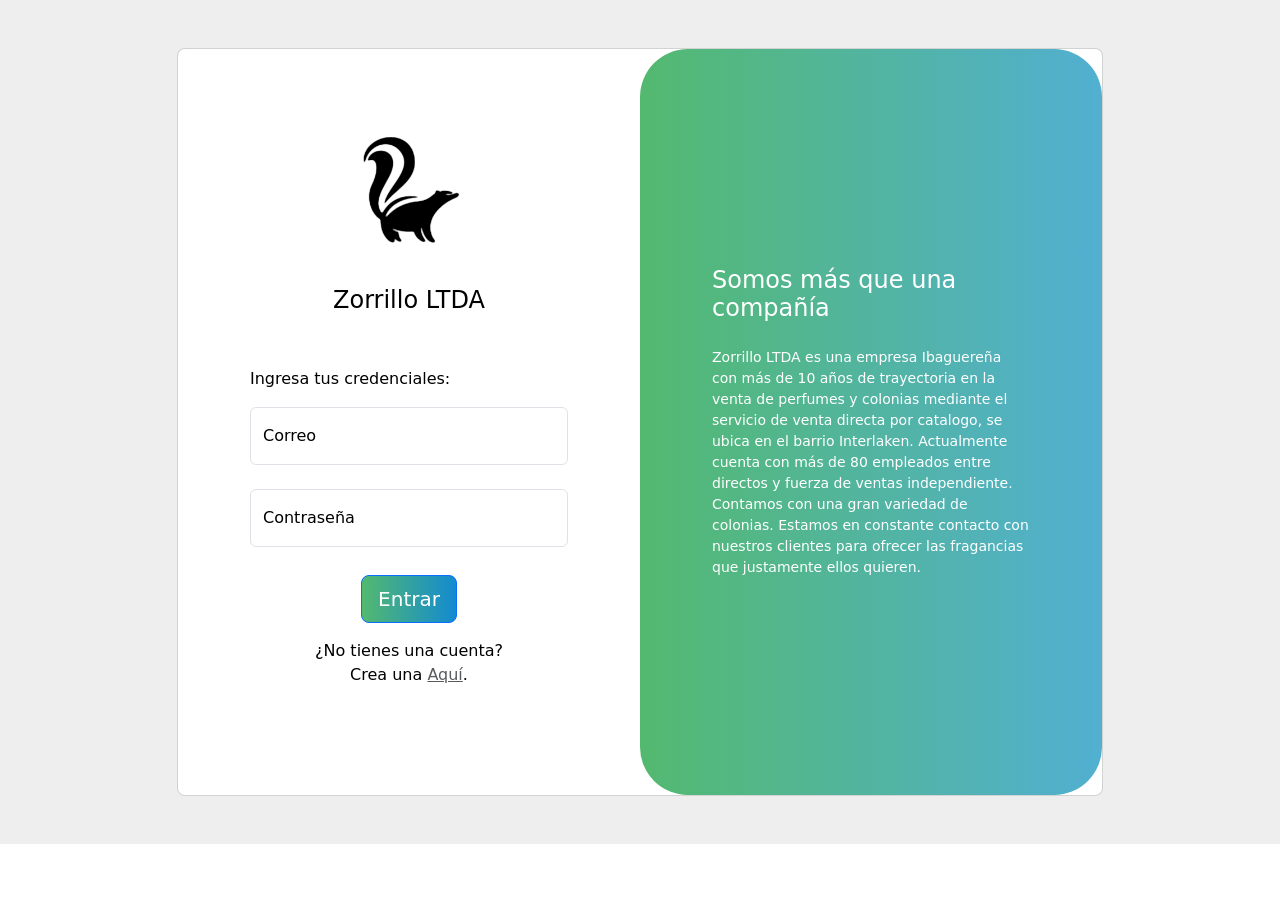
==== src/main/resources/static/index.html @ 04c9e11e "Primer commit reto3C4 MinTIC" ====
<!DOCTYPE html>
<html lang="en">
<head>
  <title>Zorrillo LTDA</title>
  <meta charset="utf-8">
  <meta name="viewport" content="width=device-width, initial-scale=1">
  <link rel="shortcut icon" href="">
  <link rel="stylesheet" href="css/style.css">
  <link href="https://cdn.jsdelivr.net/npm/bootstrap@5.1.2/dist/css/bootstrap.min.css" rel="stylesheet">
  <script src="https://cdn.jsdelivr.net/npm/bootstrap@5.1.2/dist/js/bootstrap.bundle.min.js"></script>
  <!--script type="text/javascript" src="/webjars/jquery/jquery.min.js"></script-->
  <script src="https://ajax.googleapis.com/ajax/libs/jquery/3.5.1/jquery.min.js"></script>
  <script src="js/indexFunciones.js"></script>
</head>


<body>
<section class="h-100 gradient-form" style="background-color: #eee;">
  <div class="container py-5 h-100">
    <div class="row d-flex justify-content-center align-items-center h-100">
      <div class="col-xl-10">
        <div class="card rounded-3 text-black">
          <div class="row g-0">
            <div class="col-lg-6">
              <div class="card-body p-md-5 mx-md-4">

                <div class="text-center">
                  <img src="img/zorrillo.png" style="width: 185px;" alt="logo">
                  <h4 class="mt-1 mb-5 pb-1">Zorrillo LTDA</h4>
                </div>

                <form action="/action_page.php">
                  <p>Ingresa tus credenciales:</p>

                  <div class="form-floating mb-4">
                    <input type="email" id="email" class="form-control" placeholder="Correo"/>
                    <label for="correo">Correo</label>
                  </div>

                  <div class="form-floating mb-4">
                    <input type="password" id="password" class="form-control" placeholder="Contraseña" />
                    <label for="clave">Contraseña</label>
                  </div>

                  <div class="text-center pt-1 mb-4 pb-1">
                    <button class="btn btn-primary btn-lg btn-block fa-lg gradient-custom-2 mb-3" type="button" onclick="entrarUser()">Entrar</button><br />
                    ¿No tienes una cuenta?<br>
                    Crea una <a class="text-muted" href="new.html">Aquí</a>.
                  </div>

                  <div id="opciones" class="text-center pt-1 mb-4 pb-1"></div>

                </form>

              </div>
            </div>
            <div class="col-lg-6 d-flex align-items-center gradient-custom-2">
              <div class="text-white px-3 py-4 p-md-5 mx-md-4">
                <h4 class="mb-4">Somos más que una compañía</h4>
                <p class="small mb-0">Zorrillo LTDA es una empresa Ibaguereña con más de 10 años de trayectoria en la venta de perfumes y colonias mediante el servicio de venta directa por catalogo, se ubica en el barrio Interlaken. Actualmente cuenta con más de 80 empleados entre directos y fuerza de ventas independiente.</p>
                <p class="small mb-0">Contamos con una gran variedad de colonias. Estamos en constante contacto con nuestros clientes para ofrecer las fragancias que justamente ellos quieren.</p>
              </div>
            </div>
          </div>
        </div>
      </div>
    </div>
  </div>
</section>


<!--script src="https://code.jquery.com/jquery-3.4.1.slim.min.js" integrity="sha384-J6qa4849blE2+poT4WnyKhv5vZF5SrPo0iEjwBvKU7imGFAV0wwj1yYfoRSJoZ+n" crossorigin="anonymous"></script>
<script src="https://cdn.jsdelivr.net/npm/popper.js@1.16.0/dist/umd/popper.min.js" integrity="sha384-Q6E9RHvbIyZFJoft+2mJbHaEWldlvI9IOYy5n3zV9zzTtmI3UksdQRVvoxMfooAo" crossorigin="anonymous"></script>
<script src="https://stackpath.bootstrapcdn.com/bootstrap/4.4.1/js/bootstrap.min.js" integrity="sha384-wfSDF2E50Y2D1uUdj0O3uMBJnjuUD4Ih7YwaYd1iqfktj0Uod8GCExl3Og8ifwB6" crossorigin="anonymous"></script>
-->
</body>

</html>
---- src/main/resources/static/css/style.css ----
.gradient-custom-2 {
  background: rgb(83,185,111);
  background: linear-gradient(90deg, rgba(83,185,111,1) 0%, rgba(22,148,194,0.7469188358937324) 100%, rgba(0,212,255,1) 100%);
}

@media (min-width: 768px) {
  .gradient-form {
    height: 100vh !important;
  }
}
@media (min-width: 769px) {
  .gradient-custom-2 {
    border-radius: 3rem;
  }
}
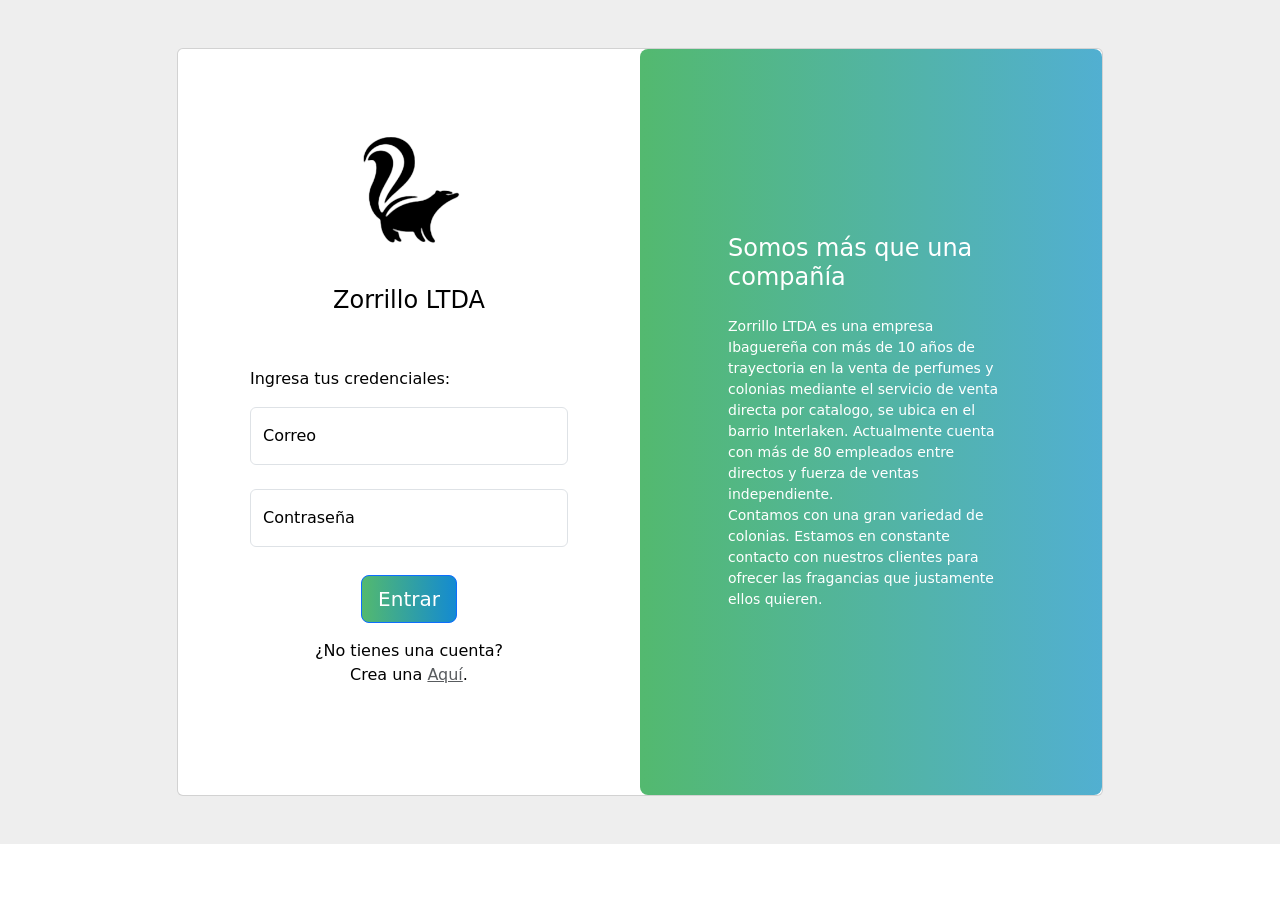
==== commit 8f0ed3da: "Funcion de bonton ver" ====
--- a/src/main/resources/static/index.html
+++ b/src/main/resources/static/index.html
@@ -15,21 +15,21 @@
 
 
 <body>
-<section class="h-100 gradient-form" style="background-color: #eee;">
-  <div class="container py-5 h-100">
-    <div class="row d-flex justify-content-center align-items-center h-100">
-      <div class="col-xl-10">
-        <div class="card rounded-3 text-black">
-          <div class="row g-0">
-            <div class="col-lg-6">
-              <div class="card-body p-md-5 mx-md-4">
-
-                <div class="text-center">
-                  <img src="img/zorrillo.png" style="width: 185px;" alt="logo">
-                  <h4 class="mt-1 mb-5 pb-1">Zorrillo LTDA</h4>
-                </div>
-
-                <form action="/action_page.php">
+  <section class="h-100 gradient-form" style="background-color: #eee;">
+    <div class="container py-5 h-100">
+      <div class="row d-flex justify-content-center align-items-center h-100">
+        <div class="col-xl-10">
+          <div class="card text-black">
+            <div class="row g-0">
+              <div class="col-lg-6">
+                <div class="card-body p-md-5 mx-md-4">
+  
+                  <div class="text-center">
+                    <img src="img/zorrillo.png" style="width: 185px;" alt="logo">
+                    <h4 class="mt-1 mb-5 pb-1">Zorrillo LTDA</h4>
+                  </div>
+  
+                  <form action="/action_page.php">
                   <p>Ingresa tus credenciales:</p>
 
                   <div class="form-floating mb-4">
@@ -54,7 +54,7 @@
 
               </div>
             </div>
-            <div class="col-lg-6 d-flex align-items-center gradient-custom-2">
+            <div class="card-body rounded-3 col-lg-6 d-flex align-items-center gradient-custom-2">
               <div class="text-white px-3 py-4 p-md-5 mx-md-4">
                 <h4 class="mb-4">Somos más que una compañía</h4>
                 <p class="small mb-0">Zorrillo LTDA es una empresa Ibaguereña con más de 10 años de trayectoria en la venta de perfumes y colonias mediante el servicio de venta directa por catalogo, se ubica en el barrio Interlaken. Actualmente cuenta con más de 80 empleados entre directos y fuerza de ventas independiente.</p>
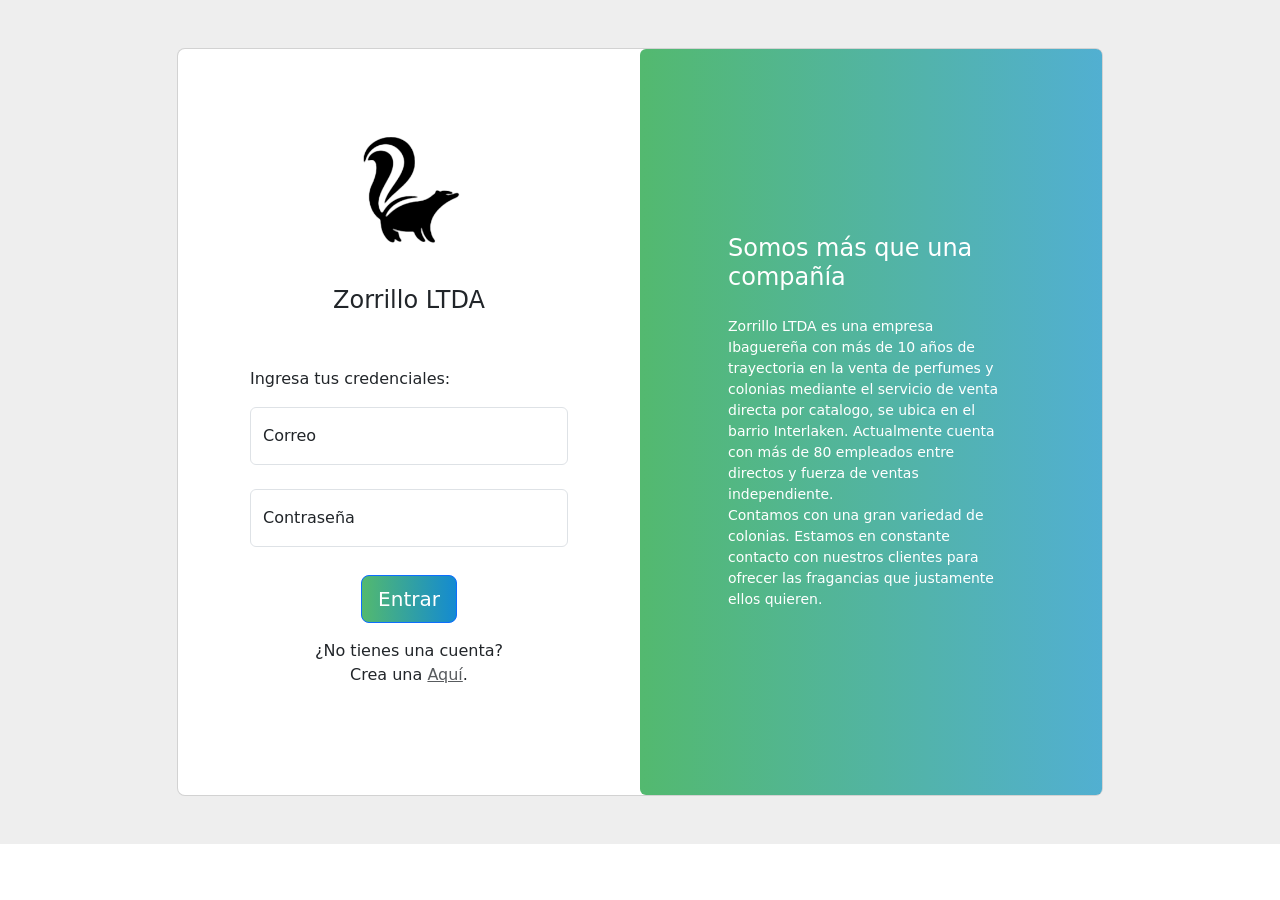
==== commit 7be7cdf3: "Pasando el html del login a html" ====
--- a/src/main/resources/static/index.html
+++ b/src/main/resources/static/index.html
@@ -1,6 +1,7 @@
 <!DOCTYPE html>
 <html lang="en">
 <head>
+   <link rel="shortcut icon" href="img/favicon.ico"><!--favicon-->
   <title>Zorrillo LTDA</title>
   <meta charset="utf-8">
   <meta name="viewport" content="width=device-width, initial-scale=1">
@@ -10,69 +11,16 @@
   <script src="https://cdn.jsdelivr.net/npm/bootstrap@5.1.2/dist/js/bootstrap.bundle.min.js"></script>
   <!--script type="text/javascript" src="/webjars/jquery/jquery.min.js"></script-->
   <script src="https://ajax.googleapis.com/ajax/libs/jquery/3.5.1/jquery.min.js"></script>
-  <script src="js/indexFunciones.js"></script>
+  <script src="js/index.js"></script>
+  <script src="js/login.js"></script>
+  <script src="js/profile.js"></script>
+  <script src="js/admin.js"></script>
 </head>
 
 
 <body>
-  <section class="h-100 gradient-form" style="background-color: #eee;">
-    <div class="container py-5 h-100">
-      <div class="row d-flex justify-content-center align-items-center h-100">
-        <div class="col-xl-10">
-          <div class="card text-black">
-            <div class="row g-0">
-              <div class="col-lg-6">
-                <div class="card-body p-md-5 mx-md-4">
-  
-                  <div class="text-center">
-                    <img src="img/zorrillo.png" style="width: 185px;" alt="logo">
-                    <h4 class="mt-1 mb-5 pb-1">Zorrillo LTDA</h4>
-                  </div>
-  
-                  <form action="/action_page.php">
-                  <p>Ingresa tus credenciales:</p>
-
-                  <div class="form-floating mb-4">
-                    <input type="email" id="email" class="form-control" placeholder="Correo"/>
-                    <label for="correo">Correo</label>
-                  </div>
-
-                  <div class="form-floating mb-4">
-                    <input type="password" id="password" class="form-control" placeholder="Contraseña" />
-                    <label for="clave">Contraseña</label>
-                  </div>
-
-                  <div class="text-center pt-1 mb-4 pb-1">
-                    <button class="btn btn-primary btn-lg btn-block fa-lg gradient-custom-2 mb-3" type="button" onclick="entrarUser()">Entrar</button><br />
-                    ¿No tienes una cuenta?<br>
-                    Crea una <a class="text-muted" href="new.html">Aquí</a>.
-                  </div>
-
-                  <div id="opciones" class="text-center pt-1 mb-4 pb-1"></div>
-
-                </form>
-
-              </div>
-            </div>
-            <div class="card-body rounded-3 col-lg-6 d-flex align-items-center gradient-custom-2">
-              <div class="text-white px-3 py-4 p-md-5 mx-md-4">
-                <h4 class="mb-4">Somos más que una compañía</h4>
-                <p class="small mb-0">Zorrillo LTDA es una empresa Ibaguereña con más de 10 años de trayectoria en la venta de perfumes y colonias mediante el servicio de venta directa por catalogo, se ubica en el barrio Interlaken. Actualmente cuenta con más de 80 empleados entre directos y fuerza de ventas independiente.</p>
-                <p class="small mb-0">Contamos con una gran variedad de colonias. Estamos en constante contacto con nuestros clientes para ofrecer las fragancias que justamente ellos quieren.</p>
-              </div>
-            </div>
-          </div>
-        </div>
-      </div>
-    </div>
-  </div>
-</section>
-
-
-<!--script src="https://code.jquery.com/jquery-3.4.1.slim.min.js" integrity="sha384-J6qa4849blE2+poT4WnyKhv5vZF5SrPo0iEjwBvKU7imGFAV0wwj1yYfoRSJoZ+n" crossorigin="anonymous"></script>
-<script src="https://cdn.jsdelivr.net/npm/popper.js@1.16.0/dist/umd/popper.min.js" integrity="sha384-Q6E9RHvbIyZFJoft+2mJbHaEWldlvI9IOYy5n3zV9zzTtmI3UksdQRVvoxMfooAo" crossorigin="anonymous"></script>
-<script src="https://stackpath.bootstrapcdn.com/bootstrap/4.4.1/js/bootstrap.min.js" integrity="sha384-wfSDF2E50Y2D1uUdj0O3uMBJnjuUD4Ih7YwaYd1iqfktj0Uod8GCExl3Og8ifwB6" crossorigin="anonymous"></script>
--->
+  <!--Despliega el html básico para desplegar todos los servicios de la pagina-->
+  <div id="base"></div>
 </body>
 
 </html>
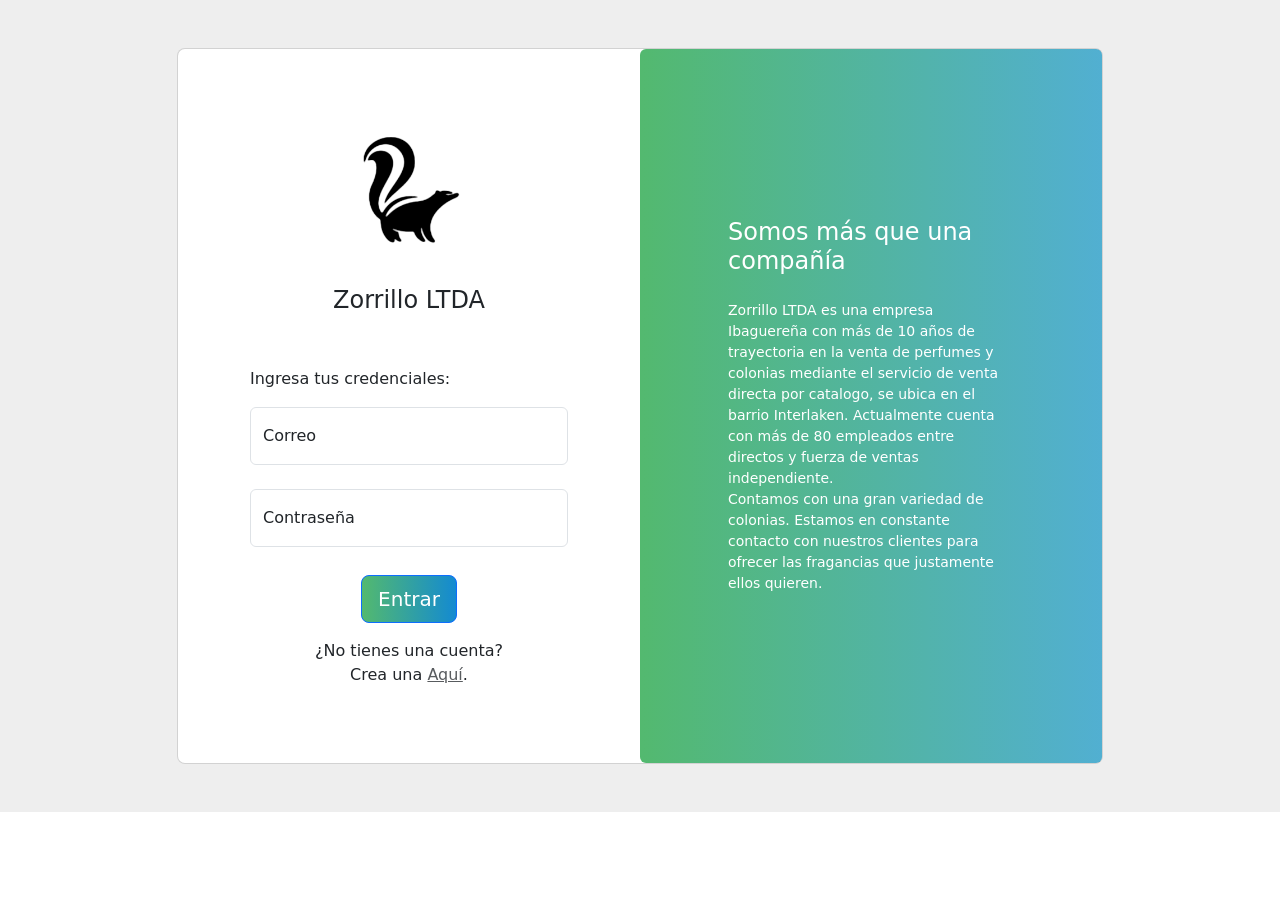
==== commit 707b9ddb: "Ajustado parametro url raiz global" ====
--- a/src/main/resources/static/index.html
+++ b/src/main/resources/static/index.html
@@ -15,6 +15,7 @@
   <script src="js/login.js"></script>
   <script src="js/profile.js"></script>
   <script src="js/admin.js"></script>
+  <script src="js/users.js"></script>
 </head>
 
 
